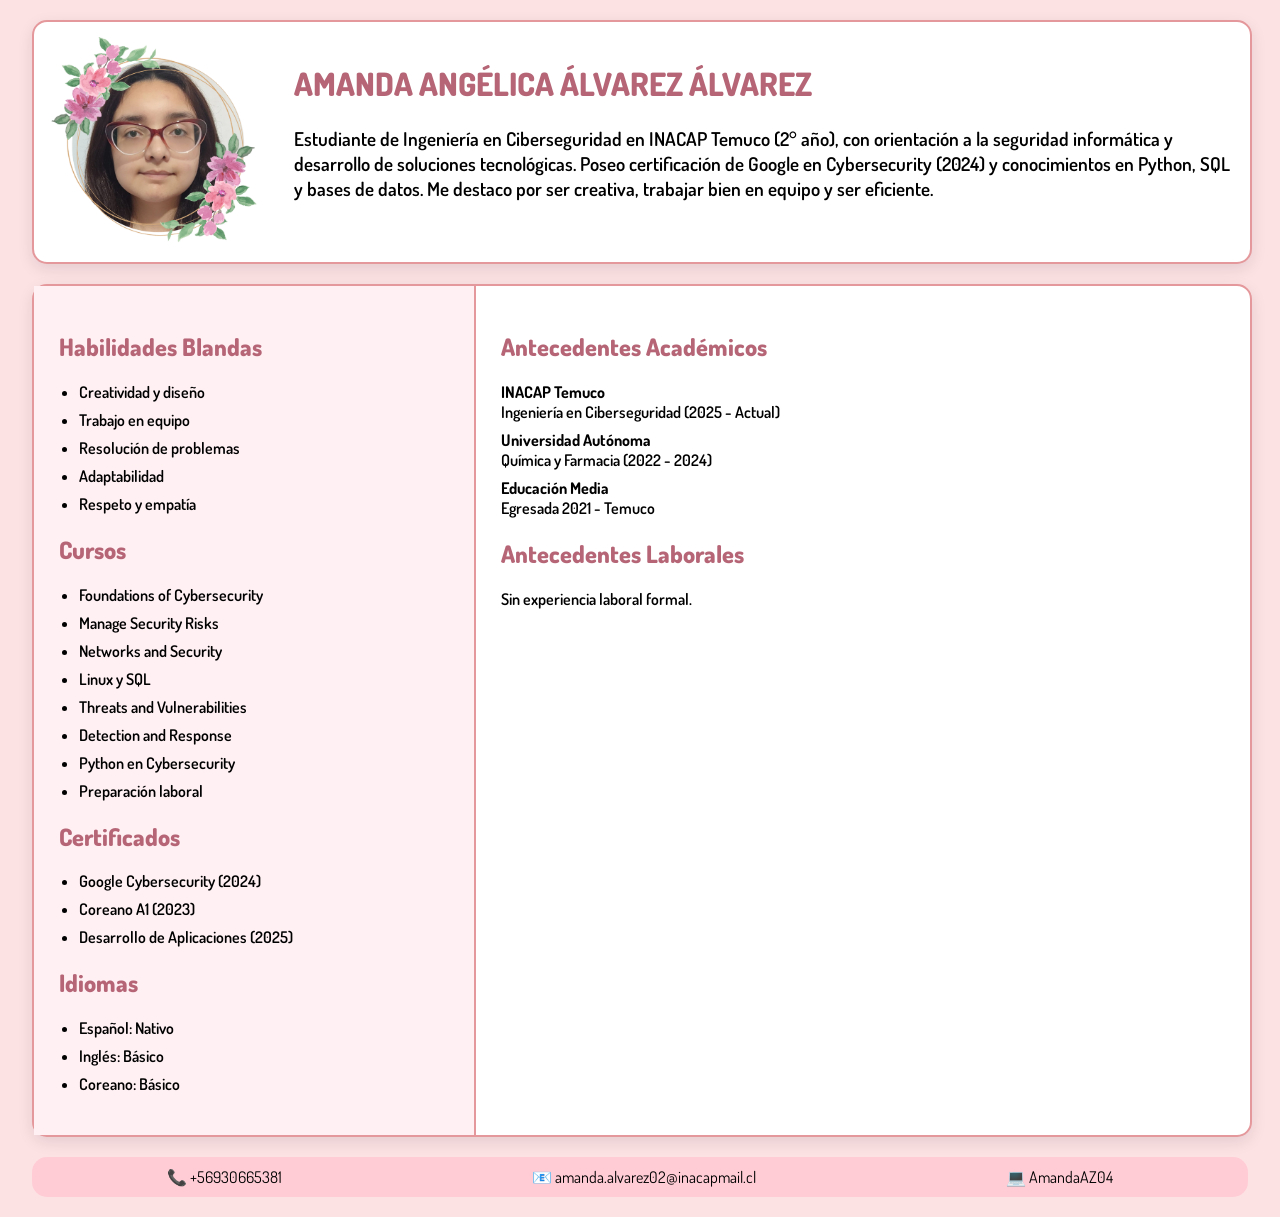
==== eval_1.html @ 49f20f00 "cv" ====
<!DOCTYPE html>
<html lang="es">

<head>
    <meta charset="UTF-8">
    <title>Currículum Vitae</title>

    <!-- FUENTE -->
    <link href="https://fonts.googleapis.com/css2?family=Dosis:wght@400;600;800&display=swap" rel="stylesheet">

    <link rel="stylesheet" href="css/estilos.css">
</head>

<body>

<div id="pagina_completa">

    <!-- ENCABEZADO -->
    <div class="banner_superior">

        <div id="superior_izquierdo">
            <img id="imagen_superior" src="assets/img/perfil.jpeg" alt="foto">
        </div>

        <div id="superior_derecho">
            <h1>AMANDA ANGÉLICA ÁLVAREZ ÁLVAREZ</h1>

            <p class="presentacion">
                Estudiante de Ingeniería en Ciberseguridad en INACAP Temuco (2° año),
                con orientación a la seguridad informática y desarrollo de soluciones tecnológicas.
                Poseo certificación de Google en Cybersecurity (2024) y conocimientos en Python,
                SQL y bases de datos. Me destaco por ser creativa, trabajar bien en equipo
                y ser eficiente.
            </p>
        </div>

    </div>

    <!-- CONTENIDO -->
    <div id="contenedor_principal" class="banner_superior">

        <!-- IZQUIERDA -->
        <div id="principal_izquierda">

            <h2>Habilidades Blandas</h2>
            <ul>
                <li>Creatividad y diseño</li>
                <li>Trabajo en equipo</li>
                <li>Resolución de problemas</li>
                <li>Adaptabilidad</li>
                <li>Respeto y empatía</li>
            </ul>

            <h2>Cursos</h2>
            <ul>
                <li>Foundations of Cybersecurity</li>
                <li>Manage Security Risks</li>
                <li>Networks and Security</li>
                <li>Linux y SQL</li>
                <li>Threats and Vulnerabilities</li>
                <li>Detection and Response</li>
                <li>Python en Cybersecurity</li>
                <li>Preparación laboral</li>
            </ul>

            <h2>Certificados</h2>
            <ul>
                <li>Google Cybersecurity (2024)</li>
                <li>Coreano A1 (2023)</li>
                <li>Desarrollo de Aplicaciones (2025)</li>
            </ul>

            <h2>Idiomas</h2>
            <ul>
                <li>Español: Nativo</li>
                <li>Inglés: Básico</li>
                <li>Coreano: Básico</li>
            </ul>

        </div>

        <!-- DERECHA -->
        <div id="principal_derecha">

            <h2>Antecedentes Académicos</h2>
            <p><strong>INACAP Temuco</strong><br>
            Ingeniería en Ciberseguridad (2025 - Actual)</p>

            <p><strong>Universidad Autónoma</strong><br>
            Química y Farmacia (2022 - 2024)</p>

            <p><strong>Educación Media</strong><br>
            Egresada 2021 - Temuco</p>

            <h2>Antecedentes Laborales</h2>
            <p>Sin experiencia laboral formal.</p>

        </div>

    </div>

    <!-- PIE -->
    <div id="pie_pagina">
        <div class="div_pie_pagina">📞 +56930665381</div>
        <div class="div_pie_pagina">📧 amanda.alvarez02@inacapmail.cl</div>
        <div class="div_pie_pagina">💻 AmandaAZ04</div>
    </div>

</div>

</body>
</html>
---- css/estilos.css ----
body {
    background-color: #fde2e4;
    font-family: 'Dosis', sans-serif;
    margin: 0;
}

/* CONTENEDOR */
#pagina_completa {
    width: 95%;
    max-width: 1400px;
    margin: 20px auto;
}

/* BLOQUES */
.banner_superior {
    display: flex;
    width: 100%;
    background-color: white;
    border-radius: 15px;
    margin-bottom: 20px;
    border: 2px solid #e5989b;
    box-shadow: 0px 5px 15px rgba(0,0,0,0.1);
}

/* ENCABEZADO */
#superior_izquierdo {
    display: flex;
    align-items: center;
    justify-content: center;
    padding: 10px;
}

#imagen_superior {
    width: 210px;
    height: 210px;
    margin: 5px;
    object-fit: cover;
}

#superior_derecho {
    padding: 20px;
}

/* PRESENTACIÓN */
.presentacion {
    font-size: 19px;
}

/* CONTENIDO */
#contenedor_principal {
    display: flex;
    min-height: 500px;
}

/* IZQUIERDA */
#principal_izquierda {
    width: 35%;
    padding: 25px;
    background-color: #fff0f3;
    border-right: 2px solid #e5989b;
}

/* DERECHA */
#principal_derecha {
    width: 65%;
    padding: 25px;
}

/* PIE */
#pie_pagina {
    display: flex;
    justify-content: space-around;
    background-color: #ffccd5;
    border-radius: 15px;
    padding: 10px;
}

/* TÍTULOS */
h1, h2 {
    font-weight: 800;
    color: #b56576;
}

/* TEXTO */
p, li {
    font-weight: 600;
    margin: 8px 0;
}

/* LISTAS */
ul {
    padding-left: 20px;
}
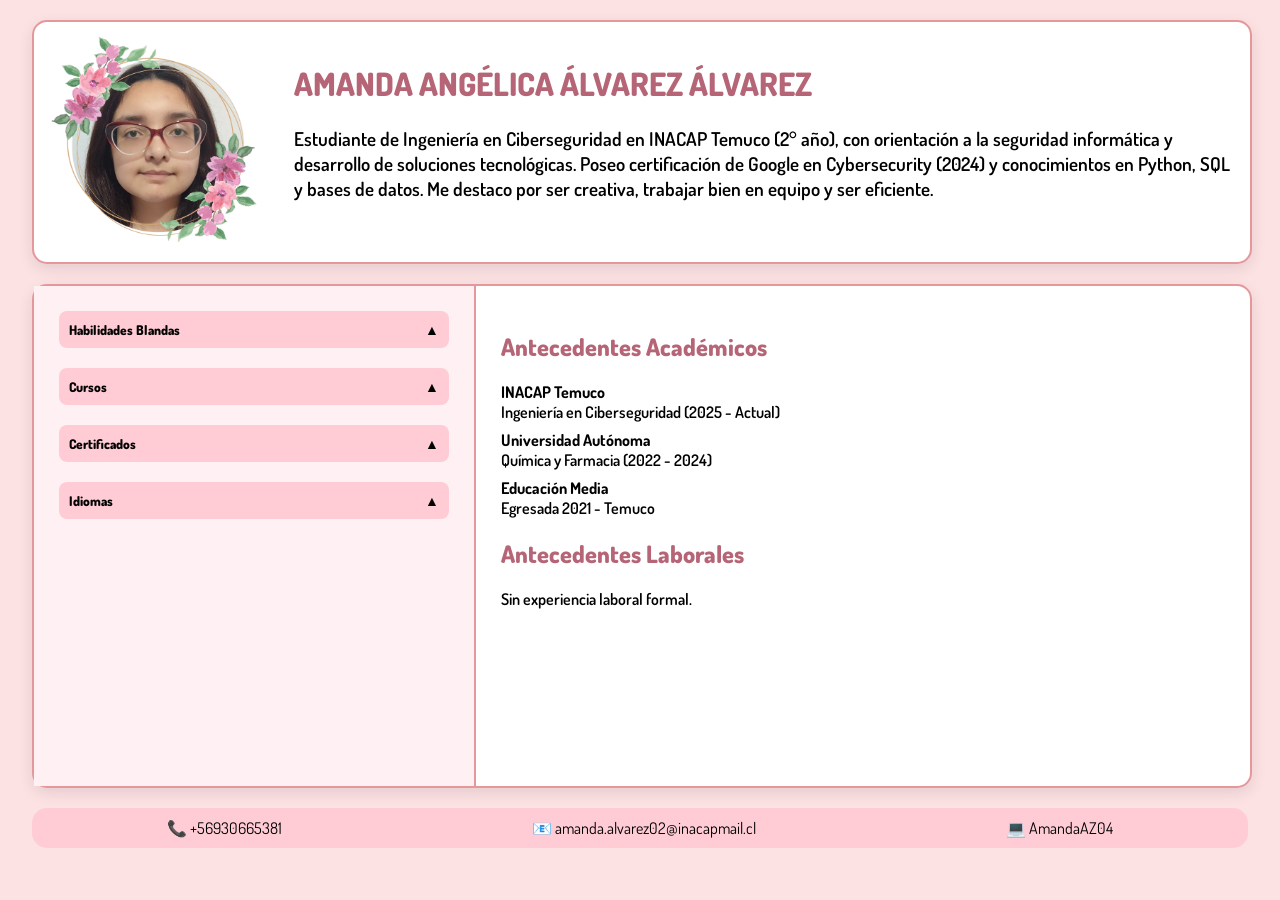
==== commit 67dd9c98: "cv" ====
--- a/eval_1.html
+++ b/eval_1.html
@@ -42,40 +42,72 @@
         <!-- IZQUIERDA -->
         <div id="principal_izquierda">
 
-            <h2>Habilidades Blandas</h2>
-            <ul>
-                <li>Creatividad y diseño</li>
-                <li>Trabajo en equipo</li>
-                <li>Resolución de problemas</li>
-                <li>Adaptabilidad</li>
-                <li>Respeto y empatía</li>
-            </ul>
+            <!-- HABILIDADES -->
+            <div class="acordeon">
+                <button class="acordeon_btn">Habilidades Blandas <span class="flecha">▲</span></button>
+                <div class="acordeon_contenido">
+                    <ul>
+                        <li>Creatividad y diseño</li>
+                        <li>Trabajo en equipo</li>
+                        <li>Resolución de problemas</li>
+                        <li>Adaptabilidad</li>
+                        <li>Respeto y empatía</li>
+                    </ul>
+                </div>
+            </div>
 
-            <h2>Cursos</h2>
-            <ul>
-                <li>Foundations of Cybersecurity</li>
-                <li>Manage Security Risks</li>
-                <li>Networks and Security</li>
-                <li>Linux y SQL</li>
-                <li>Threats and Vulnerabilities</li>
-                <li>Detection and Response</li>
-                <li>Python en Cybersecurity</li>
-                <li>Preparación laboral</li>
-            </ul>
+            <!-- CURSOS -->
+            <div class="acordeon">
+                <button class="acordeon_btn">Cursos <span class="flecha">▲</span></button>
+                <div class="acordeon_contenido">
+                    <ul>
+                        <li>Foundations of Cybersecurity</li>
+                        <li>Manage Security Risks</li>
+                        <li>Networks and Security</li>
+                        <li>Linux y SQL</li>
+                        <li>Threats and Vulnerabilities</li>
+                        <li>Detection and Response</li>
+                        <li>Python en Cybersecurity</li>
+                        <li>Preparación laboral</li>
+                    </ul>
+                </div>
+            </div>
 
-            <h2>Certificados</h2>
-            <ul>
-                <li>Google Cybersecurity (2024)</li>
-                <li>Coreano A1 (2023)</li>
-                <li>Desarrollo de Aplicaciones (2025)</li>
-            </ul>
+            <!-- CERTIFICADOS -->
+            <div class="acordeon">
+                <button class="acordeon_btn">Certificados <span class="flecha">▲</span></button>
+                <div class="acordeon_contenido">
+                    <ul>
+                        <li>
+                            <a href="assets/certificados/google.pdf" target="_blank">
+                                📄 Google Cybersecurity (2024)
+                            </a>
+                        </li>
+                        <li>
+                            <a href="assets/certificados/coreano.pdf" target="_blank">
+                                📄 Coreano A1 (2023)
+                            </a>
+                        </li>
+                        <li>
+                            <a href="assets/certificados/desarrollo.pdf" target="_blank">
+                                📄 Desarrollo de Aplicaciones (2025)
+                            </a>
+                        </li>
+                    </ul>
+                </div>
+            </div>
 
-            <h2>Idiomas</h2>
-            <ul>
-                <li>Español: Nativo</li>
-                <li>Inglés: Básico</li>
-                <li>Coreano: Básico</li>
-            </ul>
+            <!-- IDIOMAS -->
+            <div class="acordeon">
+                <button class="acordeon_btn">Idiomas <span class="flecha">▲</span></button>
+                <div class="acordeon_contenido">
+                    <ul>
+                        <li>Español: Nativo</li>
+                        <li>Inglés: Básico</li>
+                        <li>Coreano: Básico</li>
+                    </ul>
+                </div>
+            </div>
 
         </div>
 
@@ -108,5 +140,27 @@
 
 </div>
 
+<!-- SCRIPT ACORDEÓN -->
+<script>
+    const botones = document.querySelectorAll(".acordeon_btn");
+
+    botones.forEach(boton => {
+        boton.addEventListener("click", () => {
+            const contenido = boton.nextElementSibling;
+            const flecha = boton.querySelector(".flecha");
+
+            if (contenido.style.maxHeight) {
+                contenido.style.maxHeight = null;
+                contenido.classList.remove("activo");
+                flecha.textContent = "▲";
+            } else {
+                contenido.style.maxHeight = contenido.scrollHeight + "px";
+                contenido.classList.add("activo");
+                flecha.textContent = "▼";
+            }
+        });
+    });
+</script>
+
 </body>
 </html>
--- a/css/estilos.css
+++ b/css/estilos.css
@@ -90,4 +90,59 @@
 /* LISTAS */
 ul {
     padding-left: 20px;
+}
+
+/* LINKS */
+a {
+    text-decoration: none;
+    color: #b56576;
+    font-weight: 600;
+}
+
+a:hover {
+    text-decoration: underline;
+    color: #e5989b;
+}
+
+/* ACORDEÓN */
+.acordeon {
+    margin-bottom: 15px;
+}
+
+.acordeon_btn {
+    width: 100%;
+    background-color: #ffccd5;
+    border: none;
+    padding: 10px;
+    font-weight: 800;
+    font-family: 'Dosis', sans-serif;
+    text-align: left;
+    cursor: pointer;
+    border-radius: 8px;
+    display: flex;
+    justify-content: space-between;
+    align-items: center;
+}
+
+.acordeon_btn:hover {
+    background-color: #e5989b;
+    color: white;
+}
+
+.acordeon_contenido {
+    max-height: 0;
+    overflow: hidden;
+    transition: max-height 0.3s ease;
+    background-color: #fff0f3;
+    border-radius: 8px;
+    margin-top: 5px;
+    padding: 0 10px;
+}
+
+.acordeon_contenido.activo {
+    padding: 10px;
+}
+
+.flecha {
+    font-size: 14px;
 }
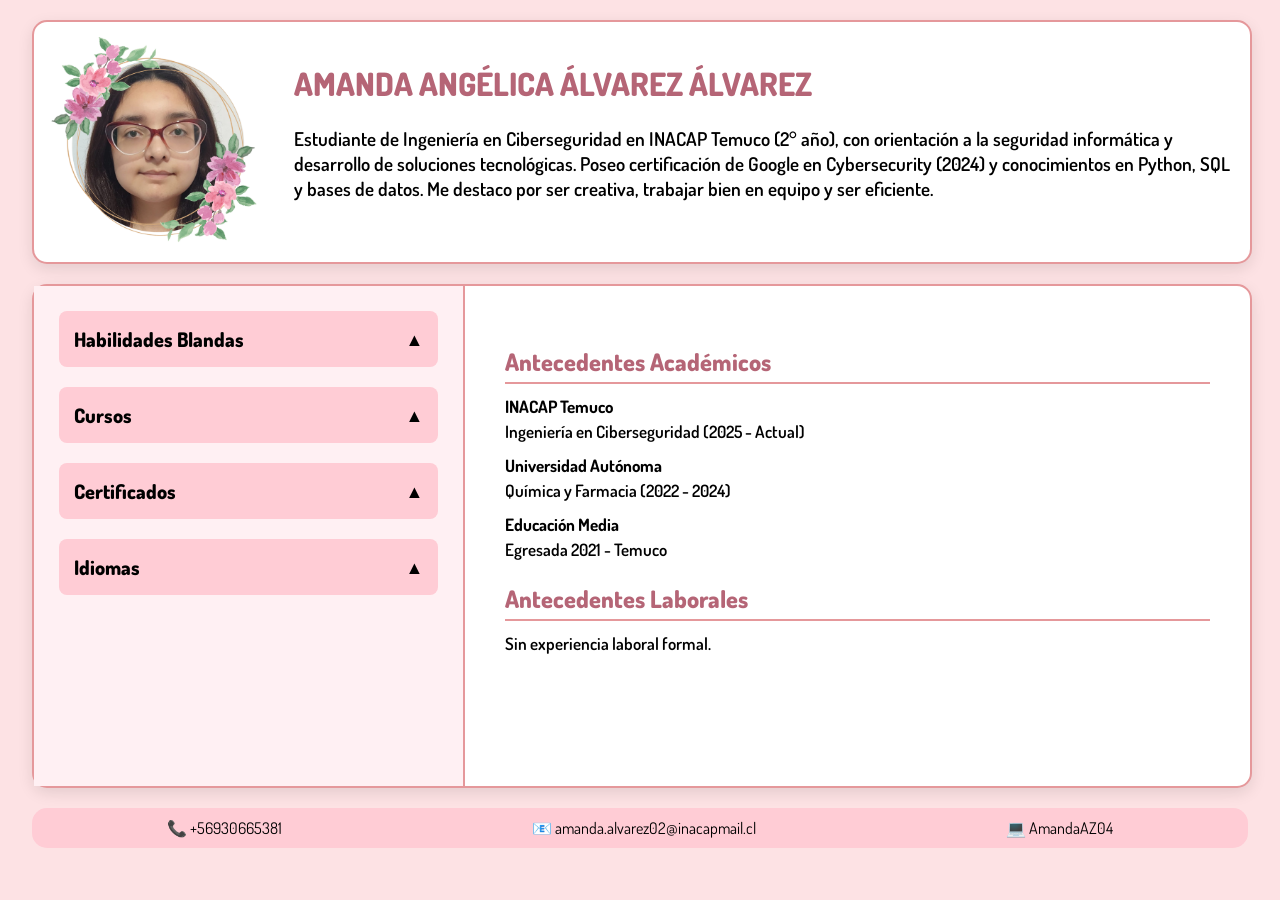
==== commit e24f3613: "cv" ====
--- a/eval_1.html
+++ b/eval_1.html
@@ -42,7 +42,6 @@
         <!-- IZQUIERDA -->
         <div id="principal_izquierda">
 
-            <!-- HABILIDADES -->
             <div class="acordeon">
                 <button class="acordeon_btn">Habilidades Blandas <span class="flecha">▲</span></button>
                 <div class="acordeon_contenido">
@@ -56,7 +55,6 @@
                 </div>
             </div>
 
-            <!-- CURSOS -->
             <div class="acordeon">
                 <button class="acordeon_btn">Cursos <span class="flecha">▲</span></button>
                 <div class="acordeon_contenido">
@@ -73,7 +71,6 @@
                 </div>
             </div>
 
-            <!-- CERTIFICADOS -->
             <div class="acordeon">
                 <button class="acordeon_btn">Certificados <span class="flecha">▲</span></button>
                 <div class="acordeon_contenido">
@@ -97,7 +94,6 @@
                 </div>
             </div>
 
-            <!-- IDIOMAS -->
             <div class="acordeon">
                 <button class="acordeon_btn">Idiomas <span class="flecha">▲</span></button>
                 <div class="acordeon_contenido">
@@ -140,7 +136,6 @@
 
 </div>
 
-<!-- SCRIPT ACORDEÓN -->
 <script>
     const botones = document.querySelectorAll(".acordeon_btn");
 
--- a/css/estilos.css
+++ b/css/estilos.css
@@ -63,7 +63,7 @@
 /* DERECHA */
 #principal_derecha {
     width: 65%;
-    padding: 25px;
+    padding: 40px; /* MÁS RELLENO */
 }
 
 /* PIE */
@@ -76,15 +76,29 @@
 }
 
 /* TÍTULOS */
-h1, h2 {
+h1 {
     font-weight: 800;
     color: #b56576;
+}
+
+h2 {
+    font-weight: 800;
+    color: #b56576;
+    font-size: 24px; /* MÁS GRANDE */
+    margin-bottom: 10px;
+    border-bottom: 2px solid #e5989b;
+    padding-bottom: 5px;
 }
 
 /* TEXTO */
 p, li {
     font-weight: 600;
     margin: 8px 0;
+}
+
+#principal_derecha p {
+    font-size: 17px;
+    line-height: 1.5;
 }
 
 /* LISTAS */
@@ -113,9 +127,10 @@
     width: 100%;
     background-color: #ffccd5;
     border: none;
-    padding: 10px;
+    padding: 15px;
     font-weight: 800;
     font-family: 'Dosis', sans-serif;
+    font-size: 20px; /* MÁS GRANDE */
     text-align: left;
     cursor: pointer;
     border-radius: 8px;
@@ -144,5 +159,5 @@
 }
 
 .flecha {
-    font-size: 14px;
+    font-size: 18px; /* MÁS GRANDE */
 }
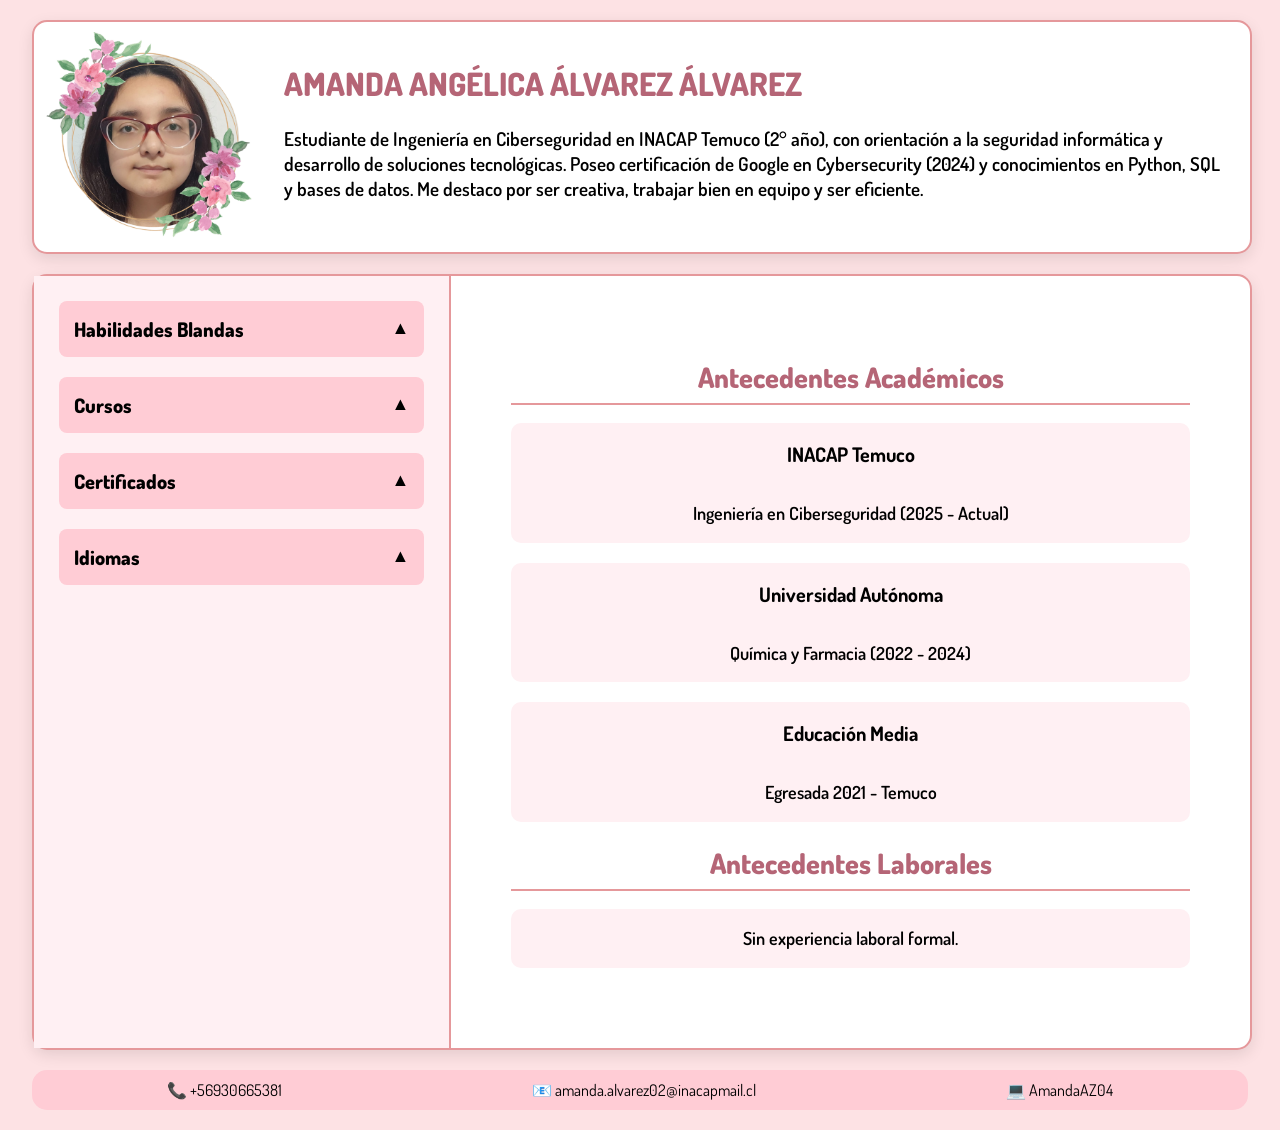
==== commit fc0560a6: "cv" ====
--- a/eval_1.html
+++ b/eval_1.html
@@ -75,21 +75,9 @@
                 <button class="acordeon_btn">Certificados <span class="flecha">▲</span></button>
                 <div class="acordeon_contenido">
                     <ul>
-                        <li>
-                            <a href="assets/certificados/google.pdf" target="_blank">
-                                📄 Google Cybersecurity (2024)
-                            </a>
-                        </li>
-                        <li>
-                            <a href="assets/certificados/coreano.pdf" target="_blank">
-                                📄 Coreano A1 (2023)
-                            </a>
-                        </li>
-                        <li>
-                            <a href="assets/certificados/desarrollo.pdf" target="_blank">
-                                📄 Desarrollo de Aplicaciones (2025)
-                            </a>
-                        </li>
+                        <li><a href="assets/certificados/google.pdf" target="_blank">📄 Google Cybersecurity (2024)</a></li>
+                        <li><a href="assets/certificados/coreano.pdf" target="_blank">📄 Coreano A1 (2023)</a></li>
+                        <li><a href="assets/certificados/desarrollo.pdf" target="_blank">📄 Desarrollo de Aplicaciones (2025)</a></li>
                     </ul>
                 </div>
             </div>
@@ -111,6 +99,7 @@
         <div id="principal_derecha">
 
             <h2>Antecedentes Académicos</h2>
+
             <p><strong>INACAP Temuco</strong><br>
             Ingeniería en Ciberseguridad (2025 - Actual)</p>
 
@@ -121,6 +110,7 @@
             Egresada 2021 - Temuco</p>
 
             <h2>Antecedentes Laborales</h2>
+
             <p>Sin experiencia laboral formal.</p>
 
         </div>
--- a/css/estilos.css
+++ b/css/estilos.css
@@ -33,7 +33,6 @@
 #imagen_superior {
     width: 210px;
     height: 210px;
-    margin: 5px;
     object-fit: cover;
 }
 
@@ -63,7 +62,7 @@
 /* DERECHA */
 #principal_derecha {
     width: 65%;
-    padding: 40px; /* MÁS RELLENO */
+    padding: 60px;
 }
 
 /* PIE */
@@ -84,21 +83,32 @@
 h2 {
     font-weight: 800;
     color: #b56576;
-    font-size: 24px; /* MÁS GRANDE */
-    margin-bottom: 10px;
+    font-size: 28px;
+    text-align: center;
+    margin-bottom: 15px;
     border-bottom: 2px solid #e5989b;
-    padding-bottom: 5px;
+    padding-bottom: 8px;
 }
 
 /* TEXTO */
 p, li {
     font-weight: 600;
-    margin: 8px 0;
 }
 
 #principal_derecha p {
-    font-size: 17px;
-    line-height: 1.5;
+    font-size: 18px;
+    line-height: 1.6;
+    text-align: center;
+    margin-bottom: 20px;
+    background-color: #fff0f3;
+    padding: 15px;
+    border-radius: 10px;
+}
+
+/* DESTACAR NOMBRE */
+#principal_derecha strong {
+    font-size: 20px;
+    display: block;
 }
 
 /* LISTAS */
@@ -130,13 +140,11 @@
     padding: 15px;
     font-weight: 800;
     font-family: 'Dosis', sans-serif;
-    font-size: 20px; /* MÁS GRANDE */
-    text-align: left;
+    font-size: 20px;
     cursor: pointer;
     border-radius: 8px;
     display: flex;
     justify-content: space-between;
-    align-items: center;
 }
 
 .acordeon_btn:hover {
@@ -159,5 +167,5 @@
 }
 
 .flecha {
-    font-size: 18px; /* MÁS GRANDE */
+    font-size: 18px;
 }
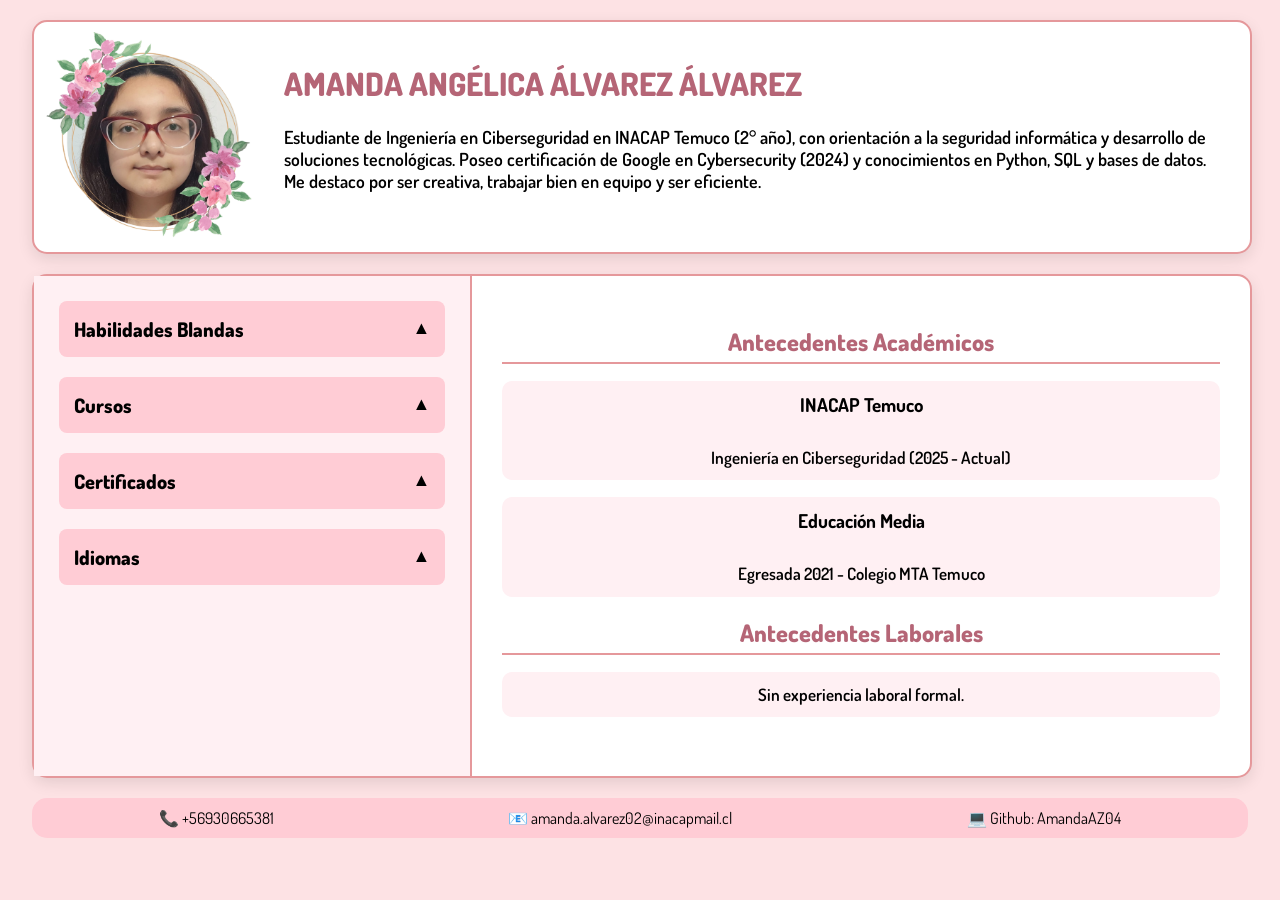
==== commit dbe6748c: "cv" ====
--- a/eval_1.html
+++ b/eval_1.html
@@ -36,10 +36,10 @@
 
     </div>
 
-    <!-- CONTENIDO -->
+    <!-- Contenido -->
     <div id="contenedor_principal" class="banner_superior">
 
-        <!-- IZQUIERDA -->
+        <!-- Izquierda -->
         <div id="principal_izquierda">
 
             <div class="acordeon">
@@ -60,13 +60,13 @@
                 <div class="acordeon_contenido">
                     <ul>
                         <li>Foundations of Cybersecurity</li>
-                        <li>Manage Security Risks</li>
-                        <li>Networks and Security</li>
-                        <li>Linux y SQL</li>
-                        <li>Threats and Vulnerabilities</li>
-                        <li>Detection and Response</li>
-                        <li>Python en Cybersecurity</li>
-                        <li>Preparación laboral</li>
+                        <li>Play It Safe: Manage Security Risks</li>
+                        <li>Connect and Protect: Networks and Network Security</li>
+                        <li>Tools of the Trade: Linux and SQL</li>
+                        <li>Assets, Threats, and Vulnerabilities</li>
+                        <li>Sound the Alarm: Detection and Response</li>
+                        <li>Automate Cybersecurity Tasks with Python</li>
+                        <li>Put It to Work: Prepare for Cybersecurity Jobs</li>
                     </ul>
                 </div>
             </div>
@@ -87,7 +87,7 @@
                 <div class="acordeon_contenido">
                     <ul>
                         <li>Español: Nativo</li>
-                        <li>Inglés: Básico</li>
+                        <li>Inglés: Intermedio</li>
                         <li>Coreano: Básico</li>
                     </ul>
                 </div>
@@ -103,11 +103,8 @@
             <p><strong>INACAP Temuco</strong><br>
             Ingeniería en Ciberseguridad (2025 - Actual)</p>
 
-            <p><strong>Universidad Autónoma</strong><br>
-            Química y Farmacia (2022 - 2024)</p>
-
             <p><strong>Educación Media</strong><br>
-            Egresada 2021 - Temuco</p>
+            Egresada 2021 - Colegio MTA Temuco</p>
 
             <h2>Antecedentes Laborales</h2>
 
@@ -121,7 +118,7 @@
     <div id="pie_pagina">
         <div class="div_pie_pagina">📞 +56930665381</div>
         <div class="div_pie_pagina">📧 amanda.alvarez02@inacapmail.cl</div>
-        <div class="div_pie_pagina">💻 AmandaAZ04</div>
+        <div class="div_pie_pagina">💻 Github: AmandaAZ04</div>
     </div>
 
 </div>
--- a/css/estilos.css
+++ b/css/estilos.css
@@ -42,12 +42,13 @@
 
 /* PRESENTACIÓN */
 .presentacion {
-    font-size: 19px;
+    font-size: 18px;
 }
 
 /* CONTENIDO */
 #contenedor_principal {
     display: flex;
+    align-items: stretch;
     min-height: 500px;
 }
 
@@ -62,7 +63,7 @@
 /* DERECHA */
 #principal_derecha {
     width: 65%;
-    padding: 60px;
+    padding: 30px;
 }
 
 /* PIE */
@@ -83,11 +84,11 @@
 h2 {
     font-weight: 800;
     color: #b56576;
-    font-size: 28px;
+    font-size: 24px;
     text-align: center;
-    margin-bottom: 15px;
+    margin-bottom: 10px;
     border-bottom: 2px solid #e5989b;
-    padding-bottom: 8px;
+    padding-bottom: 5px;
 }
 
 /* TEXTO */
@@ -96,18 +97,18 @@
 }
 
 #principal_derecha p {
-    font-size: 18px;
-    line-height: 1.6;
+    font-size: 17px;
+    line-height: 1.5;
     text-align: center;
-    margin-bottom: 20px;
+    margin-bottom: 12px;
     background-color: #fff0f3;
-    padding: 15px;
+    padding: 10px;
     border-radius: 10px;
 }
 
-/* DESTACAR NOMBRE */
+/* DESTACAR */
 #principal_derecha strong {
-    font-size: 20px;
+    font-size: 19px;
     display: block;
 }
 
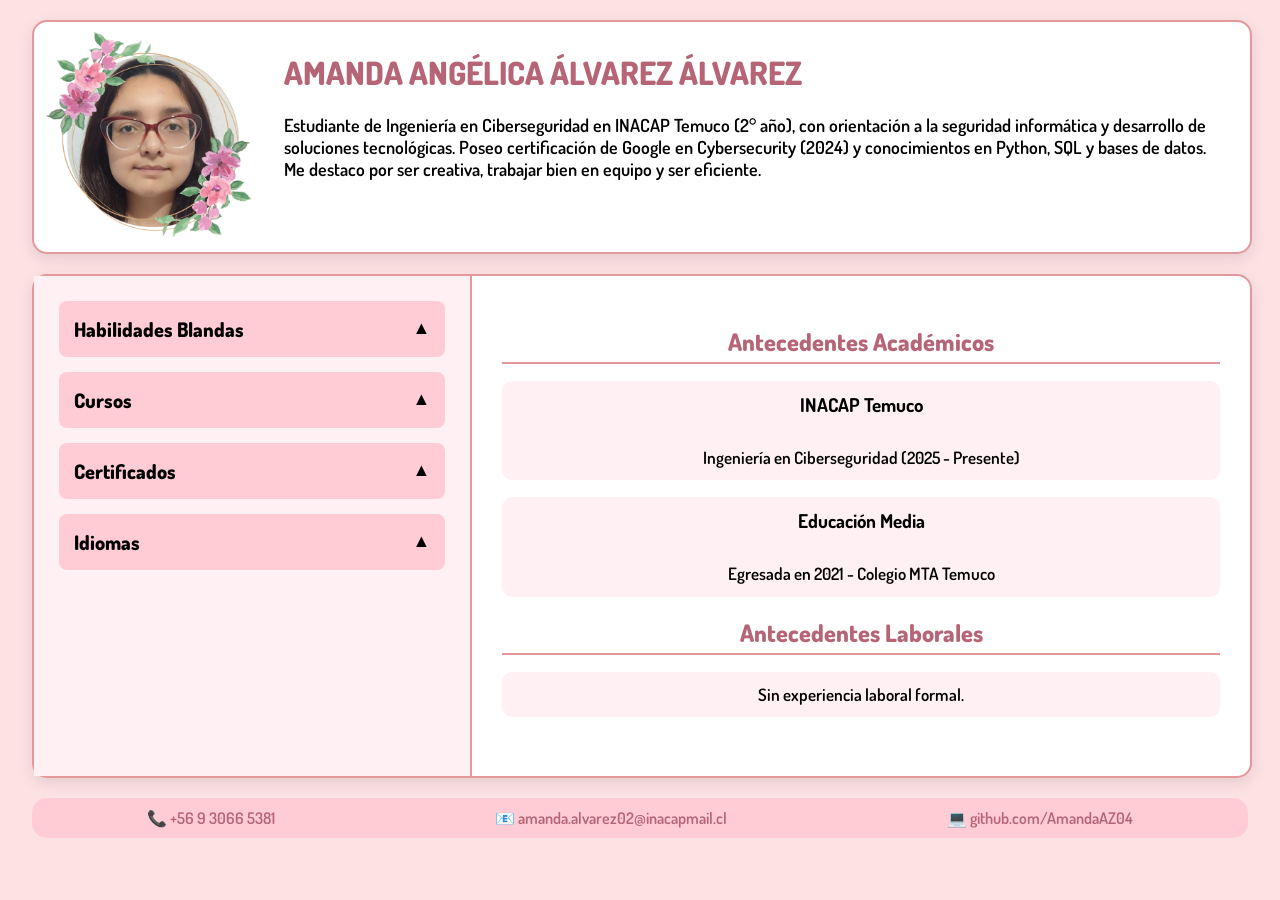
==== commit d197f82e: "cv" ====
--- a/eval_1.html
+++ b/eval_1.html
@@ -3,6 +3,7 @@
 
 <head>
     <meta charset="UTF-8">
+    <meta name="viewport" content="width=device-width, initial-scale=1.0">
     <title>Currículum Vitae</title>
 
     <!-- FUENTE -->
@@ -12,137 +13,168 @@
 </head>
 
 <body>
+    <div id="pagina_completa">
 
-<div id="pagina_completa">
+        <!-- ENCABEZADO -->
+        <header class="banner_superior" aria-label="Encabezado del currículum">
+            <div id="superior_izquierdo">
+                <img id="imagen_superior" src="assets/img/perfil.jpeg" alt="Foto de perfil de Amanda Angélica Álvarez Álvarez">
+            </div>
 
-    <!-- ENCABEZADO -->
-    <div class="banner_superior">
+            <div id="superior_derecho">
+                <h1>AMANDA ANGÉLICA ÁLVAREZ ÁLVAREZ</h1>
 
-        <div id="superior_izquierdo">
-            <img id="imagen_superior" src="assets/img/perfil.jpeg" alt="foto">
-        </div>
+                <p class="presentacion">
+                    Estudiante de Ingeniería en Ciberseguridad en INACAP Temuco (2° año),
+                    con orientación a la seguridad informática y desarrollo de soluciones tecnológicas.
+                    Poseo certificación de Google en Cybersecurity (2024) y conocimientos en Python,
+                    SQL y bases de datos. Me destaco por ser creativa, trabajar bien en equipo
+                    y ser eficiente.
+                </p>
+            </div>
+        </header>
 
-        <div id="superior_derecho">
-            <h1>AMANDA ANGÉLICA ÁLVAREZ ÁLVAREZ</h1>
+        <!-- Contenido -->
+        <main id="contenedor_principal" class="banner_superior" aria-label="Contenido principal del currículum">
 
-            <p class="presentacion">
-                Estudiante de Ingeniería en Ciberseguridad en INACAP Temuco (2° año),
-                con orientación a la seguridad informática y desarrollo de soluciones tecnológicas.
-                Poseo certificación de Google en Cybersecurity (2024) y conocimientos en Python,
-                SQL y bases de datos. Me destaco por ser creativa, trabajar bien en equipo
-                y ser eficiente.
-            </p>
-        </div>
+            <!-- Izquierda -->
+            <aside id="principal_izquierda" aria-label="Información complementaria">
+
+                <section class="acordeon">
+                    <button
+                        class="acordeon_btn"
+                        type="button"
+                        aria-expanded="false"
+                        aria-controls="panel-habilidades"
+                        id="btn-habilidades"
+                    >
+                        Habilidades Blandas <span class="flecha" aria-hidden="true">▲</span>
+                    </button>
+                    <div class="acordeon_contenido" id="panel-habilidades" role="region" aria-labelledby="btn-habilidades" hidden>
+                        <ul>
+                            <li>Creatividad y diseño</li>
+                            <li>Trabajo en equipo</li>
+                            <li>Resolución de problemas</li>
+                            <li>Adaptabilidad</li>
+                            <li>Respeto y empatía</li>
+                        </ul>
+                    </div>
+                </section>
+
+                <section class="acordeon">
+                    <button
+                        class="acordeon_btn"
+                        type="button"
+                        aria-expanded="false"
+                        aria-controls="panel-cursos"
+                        id="btn-cursos"
+                    >
+                        Cursos <span class="flecha" aria-hidden="true">▲</span>
+                    </button>
+                    <div class="acordeon_contenido" id="panel-cursos" role="region" aria-labelledby="btn-cursos" hidden>
+                        <ul>
+                            <li>Foundations of Cybersecurity</li>
+                            <li>Play It Safe: Manage Security Risks</li>
+                            <li>Connect and Protect: Networks and Network Security</li>
+                            <li>Tools of the Trade: Linux and SQL</li>
+                            <li>Assets, Threats, and Vulnerabilities</li>
+                            <li>Sound the Alarm: Detection and Response</li>
+                            <li>Automate Cybersecurity Tasks with Python</li>
+                            <li>Put It to Work: Prepare for Cybersecurity Jobs</li>
+                        </ul>
+                    </div>
+                </section>
+
+                <section class="acordeon">
+                    <button
+                        class="acordeon_btn"
+                        type="button"
+                        aria-expanded="false"
+                        aria-controls="panel-certificados"
+                        id="btn-certificados"
+                    >
+                        Certificados <span class="flecha" aria-hidden="true">▲</span>
+                    </button>
+                    <div class="acordeon_contenido" id="panel-certificados" role="region" aria-labelledby="btn-certificados" hidden>
+                        <ul>
+                            <li><a href="assets/certificados/google.pdf" target="_blank" rel="noopener noreferrer">📄 Google Cybersecurity (2024)</a></li>
+                            <li><a href="assets/certificados/coreano.pdf" target="_blank" rel="noopener noreferrer">📄 Coreano A1 (2023)</a></li>
+                            <li><a href="assets/certificados/desarrollo.pdf" target="_blank" rel="noopener noreferrer">📄 Desarrollo de Aplicaciones (2025)</a></li>
+                        </ul>
+                    </div>
+                </section>
+
+                <section class="acordeon">
+                    <button
+                        class="acordeon_btn"
+                        type="button"
+                        aria-expanded="false"
+                        aria-controls="panel-idiomas"
+                        id="btn-idiomas"
+                    >
+                        Idiomas <span class="flecha" aria-hidden="true">▲</span>
+                    </button>
+                    <div class="acordeon_contenido" id="panel-idiomas" role="region" aria-labelledby="btn-idiomas" hidden>
+                        <ul>
+                            <li>Español: Nativo</li>
+                            <li>Inglés: Intermedio</li>
+                            <li>Coreano: Básico</li>
+                        </ul>
+                    </div>
+                </section>
+
+            </aside>
+
+            <!-- DERECHA -->
+            <section id="principal_derecha" aria-label="Antecedentes académicos y laborales">
+                <h2>Antecedentes Académicos</h2>
+
+                <p><strong>INACAP Temuco</strong><br>
+                Ingeniería en Ciberseguridad (2025 - Presente)</p>
+
+                <p><strong>Educación Media</strong><br>
+                Egresada en 2021 - Colegio MTA Temuco</p>
+
+                <h2>Antecedentes Laborales</h2>
+
+                <p>Sin experiencia laboral formal.</p>
+            </section>
+
+        </main>
+
+        <!-- PIE -->
+        <footer id="pie_pagina" aria-label="Datos de contacto">
+            <div class="div_pie_pagina">📞 <a href="tel:+56930665381">+56 9 3066 5381</a></div>
+            <div class="div_pie_pagina">📧 <a href="mailto:amanda.alvarez02@inacapmail.cl">amanda.alvarez02@inacapmail.cl</a></div>
+            <div class="div_pie_pagina">💻 <a href="https://github.com/AmandaAZ04" target="_blank" rel="noopener noreferrer">github.com/AmandaAZ04</a></div>
+        </footer>
 
     </div>
 
-    <!-- Contenido -->
-    <div id="contenedor_principal" class="banner_superior">
+    <script>
+        const botones = document.querySelectorAll(".acordeon_btn");
 
-        <!-- Izquierda -->
-        <div id="principal_izquierda">
+        botones.forEach((boton) => {
+            boton.addEventListener("click", () => {
+                const contenido = boton.nextElementSibling;
+                const flecha = boton.querySelector(".flecha");
+                const expandido = boton.getAttribute("aria-expanded") === "true";
 
-            <div class="acordeon">
-                <button class="acordeon_btn">Habilidades Blandas <span class="flecha">▲</span></button>
-                <div class="acordeon_contenido">
-                    <ul>
-                        <li>Creatividad y diseño</li>
-                        <li>Trabajo en equipo</li>
-                        <li>Resolución de problemas</li>
-                        <li>Adaptabilidad</li>
-                        <li>Respeto y empatía</li>
-                    </ul>
-                </div>
-            </div>
+                boton.setAttribute("aria-expanded", String(!expandido));
 
-            <div class="acordeon">
-                <button class="acordeon_btn">Cursos <span class="flecha">▲</span></button>
-                <div class="acordeon_contenido">
-                    <ul>
-                        <li>Foundations of Cybersecurity</li>
-                        <li>Play It Safe: Manage Security Risks</li>
-                        <li>Connect and Protect: Networks and Network Security</li>
-                        <li>Tools of the Trade: Linux and SQL</li>
-                        <li>Assets, Threats, and Vulnerabilities</li>
-                        <li>Sound the Alarm: Detection and Response</li>
-                        <li>Automate Cybersecurity Tasks with Python</li>
-                        <li>Put It to Work: Prepare for Cybersecurity Jobs</li>
-                    </ul>
-                </div>
-            </div>
-
-            <div class="acordeon">
-                <button class="acordeon_btn">Certificados <span class="flecha">▲</span></button>
-                <div class="acordeon_contenido">
-                    <ul>
-                        <li><a href="assets/certificados/google.pdf" target="_blank">📄 Google Cybersecurity (2024)</a></li>
-                        <li><a href="assets/certificados/coreano.pdf" target="_blank">📄 Coreano A1 (2023)</a></li>
-                        <li><a href="assets/certificados/desarrollo.pdf" target="_blank">📄 Desarrollo de Aplicaciones (2025)</a></li>
-                    </ul>
-                </div>
-            </div>
-
-            <div class="acordeon">
-                <button class="acordeon_btn">Idiomas <span class="flecha">▲</span></button>
-                <div class="acordeon_contenido">
-                    <ul>
-                        <li>Español: Nativo</li>
-                        <li>Inglés: Intermedio</li>
-                        <li>Coreano: Básico</li>
-                    </ul>
-                </div>
-            </div>
-
-        </div>
-
-        <!-- DERECHA -->
-        <div id="principal_derecha">
-
-            <h2>Antecedentes Académicos</h2>
-
-            <p><strong>INACAP Temuco</strong><br>
-            Ingeniería en Ciberseguridad (2025 - Actual)</p>
-
-            <p><strong>Educación Media</strong><br>
-            Egresada 2021 - Colegio MTA Temuco</p>
-
-            <h2>Antecedentes Laborales</h2>
-
-            <p>Sin experiencia laboral formal.</p>
-
-        </div>
-
-    </div>
-
-    <!-- PIE -->
-    <div id="pie_pagina">
-        <div class="div_pie_pagina">📞 +56930665381</div>
-        <div class="div_pie_pagina">📧 amanda.alvarez02@inacapmail.cl</div>
-        <div class="div_pie_pagina">💻 Github: AmandaAZ04</div>
-    </div>
-
-</div>
-
-<script>
-    const botones = document.querySelectorAll(".acordeon_btn");
-
-    botones.forEach(boton => {
-        boton.addEventListener("click", () => {
-            const contenido = boton.nextElementSibling;
-            const flecha = boton.querySelector(".flecha");
-
-            if (contenido.style.maxHeight) {
-                contenido.style.maxHeight = null;
-                contenido.classList.remove("activo");
-                flecha.textContent = "▲";
-            } else {
-                contenido.style.maxHeight = contenido.scrollHeight + "px";
-                contenido.classList.add("activo");
-                flecha.textContent = "▼";
-            }
+                if (expandido) {
+                    contenido.style.maxHeight = null;
+                    contenido.classList.remove("activo");
+                    contenido.hidden = true;
+                    flecha.textContent = "▲";
+                } else {
+                    contenido.hidden = false;
+                    contenido.classList.add("activo");
+                    contenido.style.maxHeight = contenido.scrollHeight + "px";
+                    flecha.textContent = "▼";
+                }
+            });
         });
-    });
-</script>
-
+    </script>
 </body>
 </html>
--- a/css/estilos.css
+++ b/css/estilos.css
@@ -6,8 +6,7 @@
 
 /* CONTENEDOR */
 #pagina_completa {
-    width: 95%;
-    max-width: 1400px;
+    width: min(95%, 1400px);
     margin: 20px auto;
 }
 
@@ -19,7 +18,7 @@
     border-radius: 15px;
     margin-bottom: 20px;
     border: 2px solid #e5989b;
-    box-shadow: 0px 5px 15px rgba(0,0,0,0.1);
+    box-shadow: 0 5px 15px rgba(0, 0, 0, 0.1);
 }
 
 /* ENCABEZADO */
@@ -34,6 +33,7 @@
     width: 210px;
     height: 210px;
     object-fit: cover;
+    border-radius: 10px;
 }
 
 #superior_derecho {
@@ -47,7 +47,6 @@
 
 /* CONTENIDO */
 #contenedor_principal {
-    display: flex;
     align-items: stretch;
     min-height: 500px;
 }
@@ -69,16 +68,23 @@
 /* PIE */
 #pie_pagina {
     display: flex;
+    flex-wrap: wrap;
+    gap: 10px;
     justify-content: space-around;
     background-color: #ffccd5;
     border-radius: 15px;
     padding: 10px;
+}
+
+.div_pie_pagina {
+    text-align: center;
 }
 
 /* TÍTULOS */
 h1 {
     font-weight: 800;
     color: #b56576;
+    margin-top: 10px;
 }
 
 h2 {
@@ -92,7 +98,8 @@
 }
 
 /* TEXTO */
-p, li {
+p,
+li {
     font-weight: 600;
 }
 
@@ -153,6 +160,11 @@
     color: white;
 }
 
+.acordeon_btn:focus-visible {
+    outline: 3px solid #b56576;
+    outline-offset: 2px;
+}
+
 .acordeon_contenido {
     max-height: 0;
     overflow: hidden;
@@ -169,4 +181,51 @@
 
 .flecha {
     font-size: 18px;
+}
+
+/* RESPONSIVE */
+@media (max-width: 900px) {
+    .banner_superior {
+        flex-direction: column;
+    }
+
+    #superior_izquierdo {
+        padding-top: 20px;
+    }
+
+    #principal_izquierda,
+    #principal_derecha {
+        width: 100%;
+        box-sizing: border-box;
+    }
+
+    #principal_izquierda {
+        border-right: none;
+        border-bottom: 2px solid #e5989b;
+    }
+}
+
+@media (max-width: 520px) {
+    #imagen_superior {
+        width: 170px;
+        height: 170px;
+    }
+
+    h1 {
+        font-size: 28px;
+        text-align: center;
+    }
+
+    .presentacion {
+        font-size: 16px;
+    }
+
+    .acordeon_btn {
+        font-size: 18px;
+        padding: 12px;
+    }
+
+    #principal_derecha {
+        padding: 20px;
+    }
 }
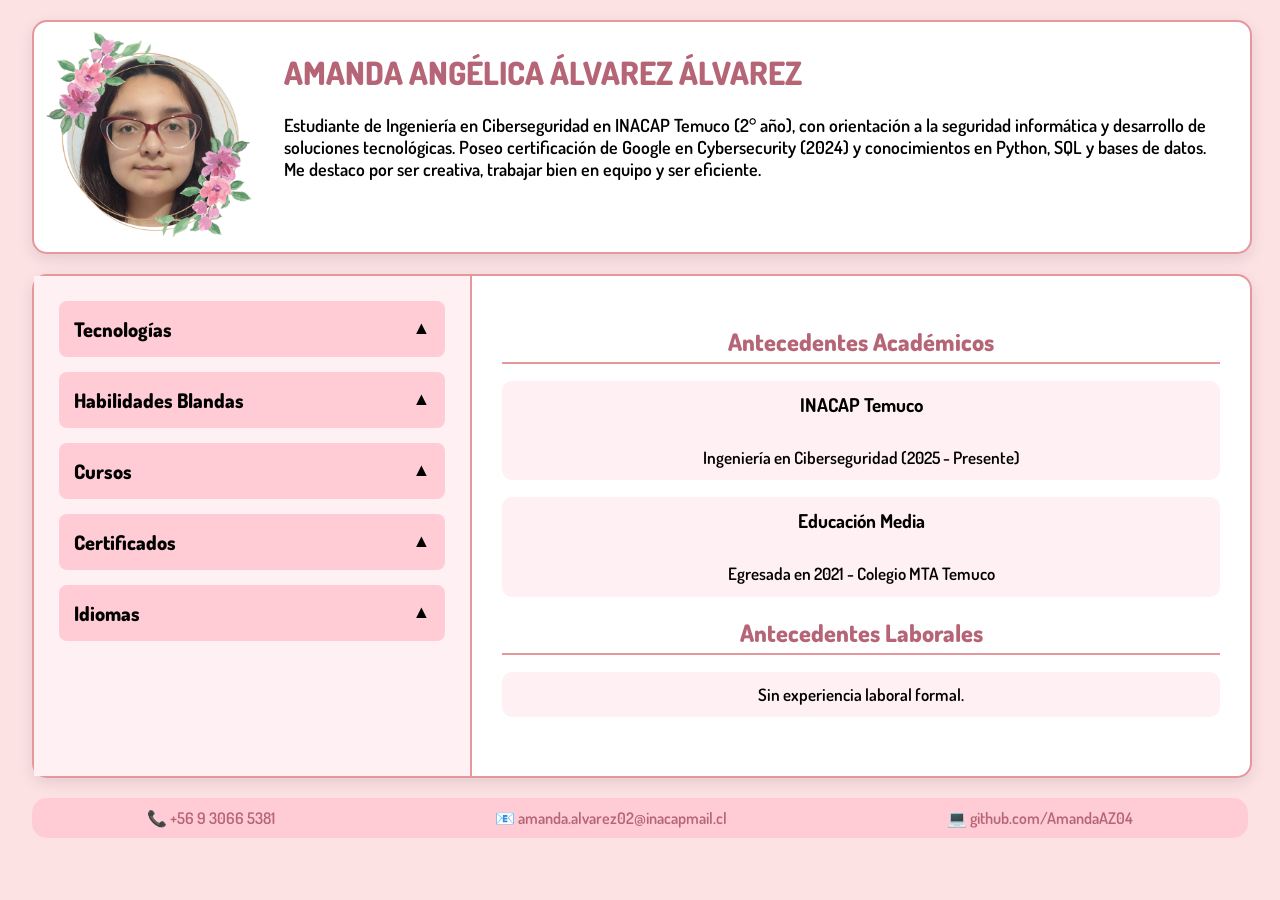
==== commit 323b4692: "cv" ====
--- a/eval_1.html
+++ b/eval_1.html
@@ -45,6 +45,30 @@
                         class="acordeon_btn"
                         type="button"
                         aria-expanded="false"
+                        aria-controls="panel-tecnologias"
+                        id="btn-tecnologias"
+                    >
+                        Tecnologías <span class="flecha" aria-hidden="true">▲</span>
+                    </button>
+                    <div class="acordeon_contenido" id="panel-tecnologias" role="region" aria-labelledby="btn-tecnologias" hidden>
+                        <ul>
+                            <li>Python</li>
+                            <li>SQL</li>
+                            <li>NoSQL</li>
+                            <li>HTML</li>
+                            <li>CSS</li>
+                            <li>JavaScript</li>
+                            <li>MongoDB</li>
+                            <li>Git y GitHub</li>
+                        </ul>
+                    </div>
+                </section>
+
+                <section class="acordeon">
+                    <button
+                        class="acordeon_btn"
+                        type="button"
+                        aria-expanded="false"
                         aria-controls="panel-habilidades"
                         id="btn-habilidades"
                     >
@@ -159,7 +183,6 @@
                 const contenido = boton.nextElementSibling;
                 const flecha = boton.querySelector(".flecha");
                 const expandido = boton.getAttribute("aria-expanded") === "true";
-
                 boton.setAttribute("aria-expanded", String(!expandido));
 
                 if (expandido) {
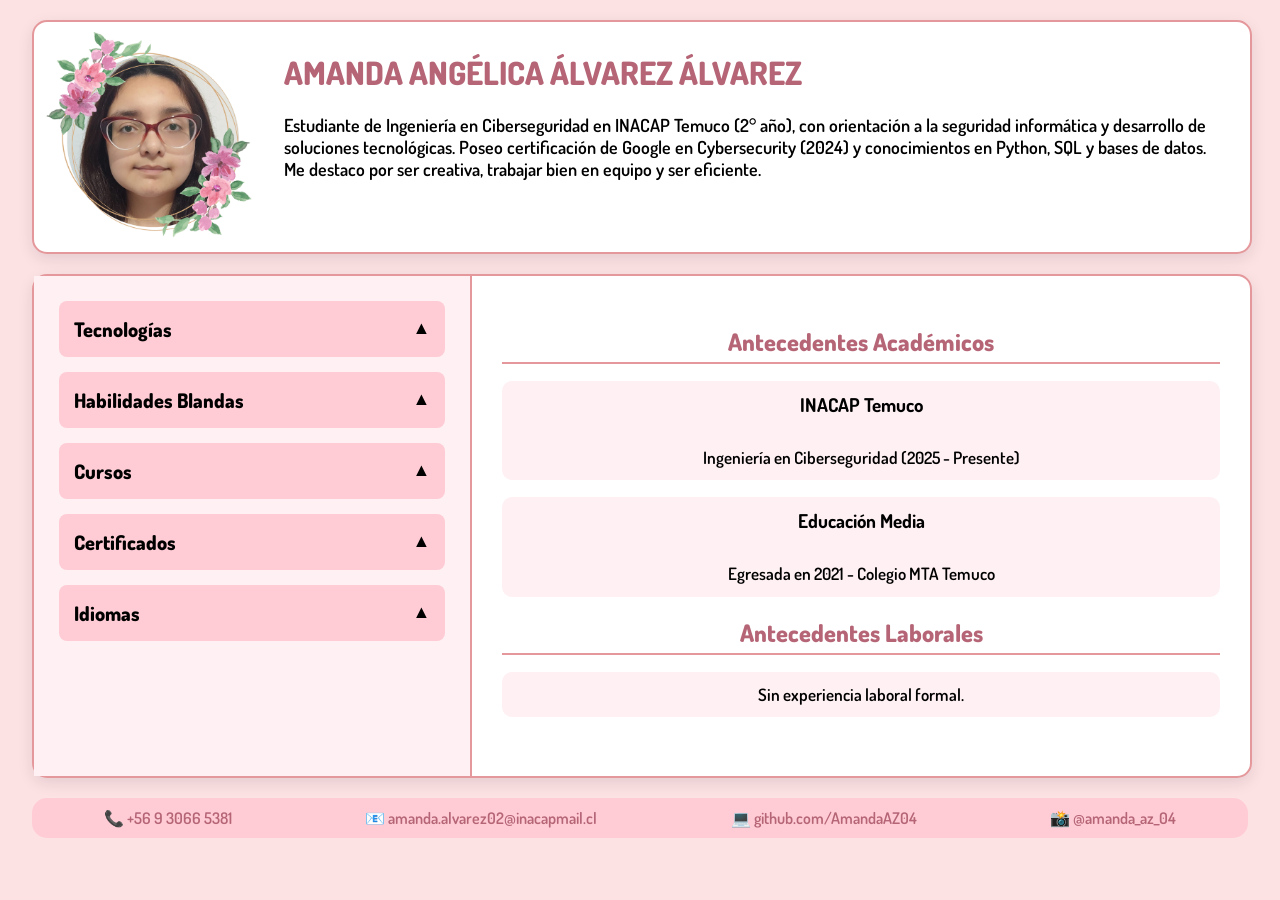
==== commit 1e4bac42: "cv" ====
--- a/eval_1.html
+++ b/eval_1.html
@@ -8,22 +8,18 @@
 
     <!-- FUENTE -->
     <link href="https://fonts.googleapis.com/css2?family=Dosis:wght@400;600;800&display=swap" rel="stylesheet">
-
     <link rel="stylesheet" href="css/estilos.css">
 </head>
 
 <body>
     <div id="pagina_completa">
-
         <!-- ENCABEZADO -->
         <header class="banner_superior" aria-label="Encabezado del currículum">
             <div id="superior_izquierdo">
                 <img id="imagen_superior" src="assets/img/perfil.jpeg" alt="Foto de perfil de Amanda Angélica Álvarez Álvarez">
             </div>
-
             <div id="superior_derecho">
                 <h1>AMANDA ANGÉLICA ÁLVAREZ ÁLVAREZ</h1>
-
                 <p class="presentacion">
                     Estudiante de Ingeniería en Ciberseguridad en INACAP Temuco (2° año),
                     con orientación a la seguridad informática y desarrollo de soluciones tecnológicas.
@@ -171,6 +167,7 @@
             <div class="div_pie_pagina">📞 <a href="tel:+56930665381">+56 9 3066 5381</a></div>
             <div class="div_pie_pagina">📧 <a href="mailto:amanda.alvarez02@inacapmail.cl">amanda.alvarez02@inacapmail.cl</a></div>
             <div class="div_pie_pagina">💻 <a href="https://github.com/AmandaAZ04" target="_blank" rel="noopener noreferrer">github.com/AmandaAZ04</a></div>
+            <div class="div_pie_pagina">📸 <a href="https://instagram.com/amanda_az_04" target="_blank" rel="noopener noreferrer">@amanda_az_04</a></div>
         </footer>
 
     </div>
@@ -183,6 +180,7 @@
                 const contenido = boton.nextElementSibling;
                 const flecha = boton.querySelector(".flecha");
                 const expandido = boton.getAttribute("aria-expanded") === "true";
+
                 boton.setAttribute("aria-expanded", String(!expandido));
 
                 if (expandido) {
